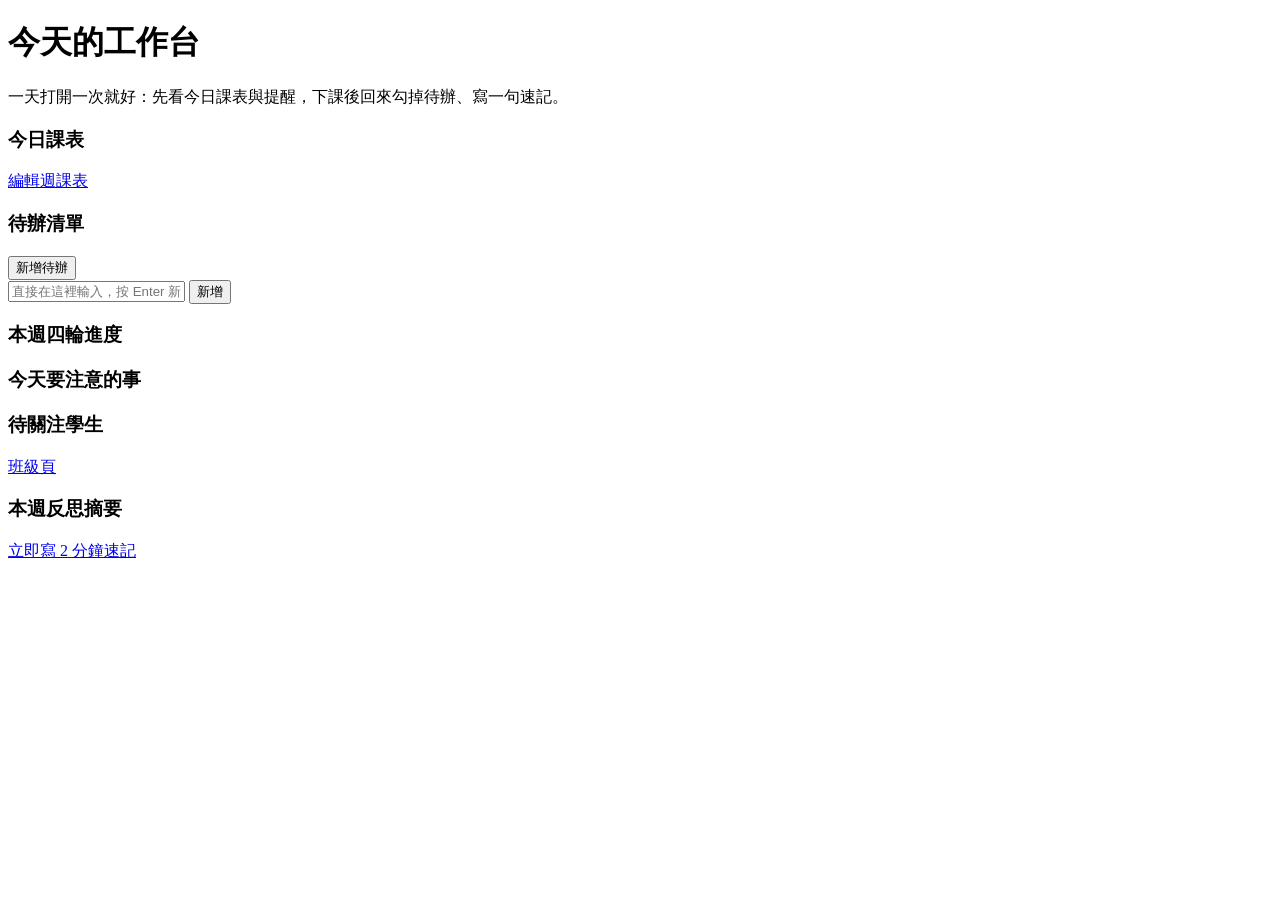
==== index.html @ 026f1ed5 "更新 index.html via EZPage" ====
<!DOCTYPE html>
<html lang="zh-Hant-TW">
<head>
<meta charset="utf-8">
<meta name="viewport" content="width=device-width, initial-scale=1">
<title>儀表板 · 新手老師成長儀表板</title>
<meta name="description" content="國小自然科任教師的每日工作台：今日課表、待辦、提醒、待關注學生與本週反思。">
<link rel="icon" href="assets/favicon.svg" type="image/svg+xml">
<link rel="preconnect" href="https://fonts.googleapis.com">
<link rel="preconnect" href="https://fonts.gstatic.com" crossorigin>
<link href="https://fonts.googleapis.com/css2?family=Noto+Sans+TC:wght@400;500;700&amp;family=Inter:wght@400;600;700&amp;display=swap" rel="stylesheet">
<link rel="stylesheet" href="assets/css/style.css">
</head>
<body>

<!-- 側邊欄與頂部列由 ui.js 的 renderShell() 自動插入，
     這個 #layout 裡面寫的內容會被包進主內容區 -->
<div id="layout" class="layout">

  <div class="page-head">
    <h1>今天的工作台</h1>
    <p class="page-desc">一天打開一次就好：先看今日課表與提醒，下課後回來勾掉待辦、寫一句速記。</p>
  </div>

  <div class="grid grid-sidebar-right">

    <!-- 左欄 -->
    <div class="stack">

      <section class="card" aria-labelledby="h-today">
        <div class="card-head">
          <span class="card-icon" id="icon-clock"></span>
          <h3 id="h-today">今日課表</h3>
          <a class="btn btn-sm" href="settings.html#timetable">編輯週課表</a>
        </div>
        <div id="todayPeriods"></div>
      </section>

      <section class="card" aria-labelledby="h-todos">
        <div class="card-head">
          <span class="card-icon" id="icon-check"></span>
          <h3 id="h-todos">待辦清單</h3>
          <button class="btn btn-primary btn-sm" id="addTodoBtn" type="button">新增待辦</button>
        </div>
        <div class="tabs mb-4" id="todoTabs" role="tablist"></div>
        <form id="inlineTodoForm" class="row mb-3">
          <input type="text" id="inlineTodoText" class="grow" placeholder="直接在這裡輸入，按 Enter 新增到目前分頁" aria-label="新增待辦">
          <button class="btn" type="submit">新增</button>
        </form>
        <div id="todoList"></div>
      </section>

      <section class="card" aria-labelledby="h-wheels">
        <div class="card-head">
          <span class="card-icon" id="icon-target"></span>
          <h3 id="h-wheels">本週四輪進度</h3>
        </div>
        <div class="ring-grid" id="wheels"></div>
        <p class="small muted mt-3 mb-0" id="wheelsNote"></p>
      </section>

    </div>

    <!-- 右欄 -->
    <div class="stack">

      <section class="card" aria-labelledby="h-alerts">
        <div class="card-head">
          <span class="card-icon" id="icon-alert"></span>
          <h3 id="h-alerts">今天要注意的事</h3>
        </div>
        <div class="stack" id="alertList" style="gap:10px"></div>
      </section>

      <section class="card" aria-labelledby="h-flagged">
        <div class="card-head">
          <span class="card-icon" id="icon-users"></span>
          <h3 id="h-flagged">待關注學生</h3>
          <a class="btn btn-sm" href="classes.html">班級頁</a>
        </div>
        <div id="flaggedList"></div>
      </section>

      <section class="card" aria-labelledby="h-reflect">
        <div class="card-head">
          <span class="card-icon" id="icon-loop"></span>
          <h3 id="h-reflect">本週反思摘要</h3>
        </div>
        <div id="reflectSummary"></div>
        <a class="btn btn-primary btn-block mt-4" href="reflect.html#quick">立即寫 2 分鐘速記</a>
      </section>

    </div>
  </div>
</div>

<script src="assets/js/store.js"></script>
<script src="assets/js/ui.js"></script>
<script src="assets/js/dashboard.js"></script>
</body>
</html>
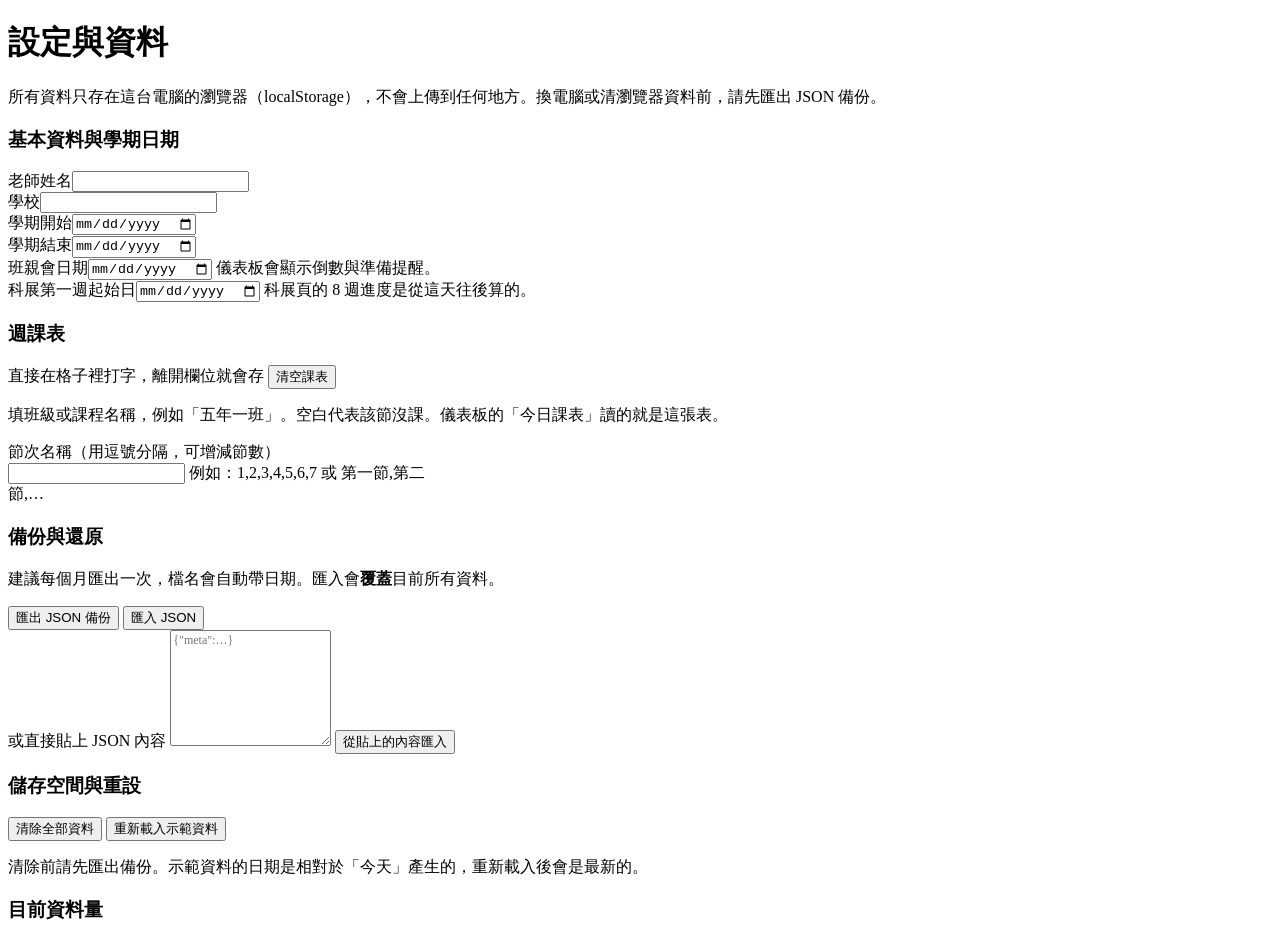
==== commit cdfddb21: "更新 index.html via EZPage" ====
--- a/index.html
+++ b/index.html
@@ -3,99 +3,107 @@
 <head>
 <meta charset="utf-8">
 <meta name="viewport" content="width=device-width, initial-scale=1">
-<title>儀表板 · 新手老師成長儀表板</title>
-<meta name="description" content="國小自然科任教師的每日工作台：今日課表、待辦、提醒、待關注學生與本週反思。">
+<title>設定與資料 · 新手老師成長儀表板</title>
 <link rel="icon" href="assets/favicon.svg" type="image/svg+xml">
-<link rel="preconnect" href="https://fonts.googleapis.com">
-<link rel="preconnect" href="https://fonts.gstatic.com" crossorigin>
 <link href="https://fonts.googleapis.com/css2?family=Noto+Sans+TC:wght@400;500;700&amp;family=Inter:wght@400;600;700&amp;display=swap" rel="stylesheet">
 <link rel="stylesheet" href="assets/css/style.css">
 </head>
 <body>
-
-<!-- 側邊欄與頂部列由 ui.js 的 renderShell() 自動插入，
-     這個 #layout 裡面寫的內容會被包進主內容區 -->
 <div id="layout" class="layout">
 
   <div class="page-head">
-    <h1>今天的工作台</h1>
-    <p class="page-desc">一天打開一次就好：先看今日課表與提醒，下課後回來勾掉待辦、寫一句速記。</p>
+    <h1>設定與資料</h1>
+    <p class="page-desc">所有資料只存在這台電腦的瀏覽器（localStorage），不會上傳到任何地方。換電腦或清瀏覽器資料前，請先匯出 JSON 備份。</p>
   </div>
 
-  <div class="grid grid-sidebar-right">
+  <section class="card mb-4" id="semester" aria-labelledby="h-basic">
+    <div class="card-head">
+      <span class="card-icon" id="icon-cog"></span>
+      <h3 id="h-basic">基本資料與學期日期</h3>
+    </div>
+    <div class="field-row">
+      <div class="field"><label for="stName">老師姓名</label><input type="text" id="stName" data-k="teacherName"></div>
+      <div class="field"><label for="stSchool">學校</label><input type="text" id="stSchool" data-k="school"></div>
+    </div>
+    <div class="field-row">
+      <div class="field"><label for="stStart">學期開始</label><input type="date" id="stStart" data-k="semesterStart"></div>
+      <div class="field"><label for="stEnd">學期結束</label><input type="date" id="stEnd" data-k="semesterEnd"></div>
+    </div>
+    <div class="field-row mb-0">
+      <div class="field">
+        <label for="stPm">班親會日期</label><input type="date" id="stPm" data-k="parentMeetingDate">
+        <span class="field-hint">儀表板會顯示倒數與準備提醒。</span>
+      </div>
+      <div class="field">
+        <label for="stSf">科展第一週起始日</label><input type="date" id="stSf" data-k="sciFairStart">
+        <span class="field-hint">科展頁的 8 週進度是從這天往後算的。</span>
+      </div>
+    </div>
+    <div id="semesterInfo" class="mt-3"></div>
+  </section>
 
-    <!-- 左欄 -->
-    <div class="stack">
+  <section class="card mb-4" id="timetable" aria-labelledby="h-tt">
+    <div class="card-head">
+      <span class="card-icon" id="icon-calendar"></span>
+      <h3 id="h-tt">週課表</h3>
+      <span class="small muted hide-sm">直接在格子裡打字，離開欄位就會存</span>
+      <button class="btn btn-ghost btn-sm" id="clearTtBtn" type="button">清空課表</button>
+    </div>
+    <p class="small muted">填班級或課程名稱，例如「五年一班」。空白代表該節沒課。儀表板的「今日課表」讀的就是這張表。</p>
+    <div class="table-wrap"><div id="ttGrid"></div></div>
+    <div class="field mt-4 mb-0" style="max-width:420px">
+      <label for="ttPeriods">節次名稱（用逗號分隔，可增減節數）</label>
+      <input type="text" id="ttPeriods">
+      <span class="field-hint">例如：1,2,3,4,5,6,7 或 第一節,第二節,…</span>
+    </div>
+  </section>
 
-      <section class="card" aria-labelledby="h-today">
-        <div class="card-head">
-          <span class="card-icon" id="icon-clock"></span>
-          <h3 id="h-today">今日課表</h3>
-          <a class="btn btn-sm" href="settings.html#timetable">編輯週課表</a>
-        </div>
-        <div id="todayPeriods"></div>
-      </section>
+  <div class="grid grid-2 mb-4">
+    <section class="card" aria-labelledby="h-backup">
+      <div class="card-head">
+        <span class="card-icon" id="icon-download"></span>
+        <h3 id="h-backup">備份與還原</h3>
+      </div>
+      <p class="small muted">建議每個月匯出一次，檔名會自動帶日期。匯入會<strong>覆蓋</strong>目前所有資料。</p>
+      <div class="row mb-4">
+        <button class="btn btn-primary" id="exportBtn" type="button">匯出 JSON 備份</button>
+        <button class="btn" id="importBtn" type="button">匯入 JSON</button>
+        <input type="file" id="importFile" accept="application/json,.json" hidden>
+      </div>
+      <div class="field mb-0">
+        <label for="pasteArea">或直接貼上 JSON 內容</label>
+        <textarea id="pasteArea" placeholder='{"meta":…}' style="min-height:110px;font-family:var(--font-ui);font-size:12px"></textarea>
+        <button class="btn btn-sm mt-3" id="pasteImportBtn" type="button">從貼上的內容匯入</button>
+      </div>
+    </section>
 
-      <section class="card" aria-labelledby="h-todos">
-        <div class="card-head">
-          <span class="card-icon" id="icon-check"></span>
-          <h3 id="h-todos">待辦清單</h3>
-          <button class="btn btn-primary btn-sm" id="addTodoBtn" type="button">新增待辦</button>
-        </div>
-        <div class="tabs mb-4" id="todoTabs" role="tablist"></div>
-        <form id="inlineTodoForm" class="row mb-3">
-          <input type="text" id="inlineTodoText" class="grow" placeholder="直接在這裡輸入，按 Enter 新增到目前分頁" aria-label="新增待辦">
-          <button class="btn" type="submit">新增</button>
-        </form>
-        <div id="todoList"></div>
-      </section>
+    <section class="card" aria-labelledby="h-storage">
+      <div class="card-head">
+        <span class="card-icon" id="icon-box"></span>
+        <h3 id="h-storage">儲存空間與重設</h3>
+      </div>
+      <div id="usageBox" class="mb-4"></div>
+      <div class="alert alert-warn mb-4" id="warnBox"></div>
+      <div class="row">
+        <button class="btn btn-danger" id="clearBtn" type="button">清除全部資料</button>
+        <button class="btn" id="reseedBtn" type="button">重新載入示範資料</button>
+      </div>
+      <p class="xsmall faint mt-3">清除前請先匯出備份。示範資料的日期是相對於「今天」產生的，重新載入後會是最新的。</p>
+    </section>
+  </div>
 
-      <section class="card" aria-labelledby="h-wheels">
-        <div class="card-head">
-          <span class="card-icon" id="icon-target"></span>
-          <h3 id="h-wheels">本週四輪進度</h3>
-        </div>
-        <div class="ring-grid" id="wheels"></div>
-        <p class="small muted mt-3 mb-0" id="wheelsNote"></p>
-      </section>
+  <section class="card" aria-labelledby="h-counts">
+    <div class="card-head">
+      <span class="card-icon" id="icon-chart"></span>
+      <h3 id="h-counts">目前資料量</h3>
+    </div>
+    <div id="countGrid" class="grid grid-4"></div>
+  </section>
 
-    </div>
-
-    <!-- 右欄 -->
-    <div class="stack">
-
-      <section class="card" aria-labelledby="h-alerts">
-        <div class="card-head">
-          <span class="card-icon" id="icon-alert"></span>
-          <h3 id="h-alerts">今天要注意的事</h3>
-        </div>
-        <div class="stack" id="alertList" style="gap:10px"></div>
-      </section>
-
-      <section class="card" aria-labelledby="h-flagged">
-        <div class="card-head">
-          <span class="card-icon" id="icon-users"></span>
-          <h3 id="h-flagged">待關注學生</h3>
-          <a class="btn btn-sm" href="classes.html">班級頁</a>
-        </div>
-        <div id="flaggedList"></div>
-      </section>
-
-      <section class="card" aria-labelledby="h-reflect">
-        <div class="card-head">
-          <span class="card-icon" id="icon-loop"></span>
-          <h3 id="h-reflect">本週反思摘要</h3>
-        </div>
-        <div id="reflectSummary"></div>
-        <a class="btn btn-primary btn-block mt-4" href="reflect.html#quick">立即寫 2 分鐘速記</a>
-      </section>
-
-    </div>
-  </div>
 </div>
 
 <script src="assets/js/store.js"></script>
 <script src="assets/js/ui.js"></script>
-<script src="assets/js/dashboard.js"></script>
+<script src="assets/js/settings.js"></script>
 </body>
 </html>
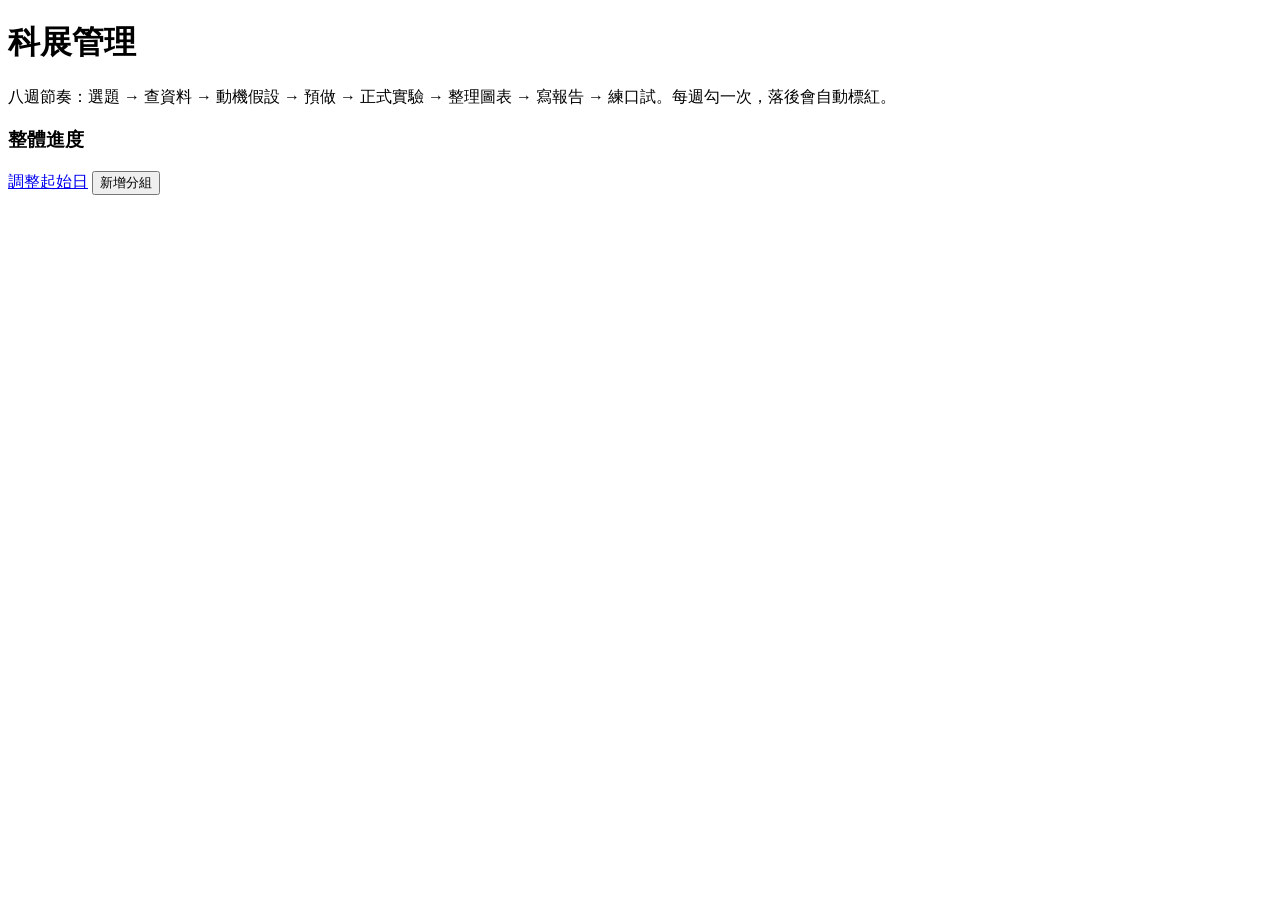
==== commit 54742c9f: "更新 index.html via EZPage" ====
--- a/index.html
+++ b/index.html
@@ -3,7 +3,7 @@
 <head>
 <meta charset="utf-8">
 <meta name="viewport" content="width=device-width, initial-scale=1">
-<title>設定與資料 · 新手老師成長儀表板</title>
+<title>科展管理 · 新手老師成長儀表板</title>
 <link rel="icon" href="assets/favicon.svg" type="image/svg+xml">
 <link href="https://fonts.googleapis.com/css2?family=Noto+Sans+TC:wght@400;500;700&amp;family=Inter:wght@400;600;700&amp;display=swap" rel="stylesheet">
 <link rel="stylesheet" href="assets/css/style.css">
@@ -12,98 +12,26 @@
 <div id="layout" class="layout">
 
   <div class="page-head">
-    <h1>設定與資料</h1>
-    <p class="page-desc">所有資料只存在這台電腦的瀏覽器（localStorage），不會上傳到任何地方。換電腦或清瀏覽器資料前，請先匯出 JSON 備份。</p>
+    <h1>科展管理</h1>
+    <p class="page-desc">八週節奏：選題 → 查資料 → 動機假設 → 預做 → 正式實驗 → 整理圖表 → 寫報告 → 練口試。每週勾一次，落後會自動標紅。</p>
   </div>
 
-  <section class="card mb-4" id="semester" aria-labelledby="h-basic">
+  <section class="card mb-4" aria-labelledby="h-overview">
     <div class="card-head">
-      <span class="card-icon" id="icon-cog"></span>
-      <h3 id="h-basic">基本資料與學期日期</h3>
+      <span class="card-icon" id="icon-flask"></span>
+      <h3 id="h-overview">整體進度</h3>
+      <a class="btn btn-sm" href="settings.html#semester">調整起始日</a>
+      <button class="btn btn-primary btn-sm" id="newGroupBtn" type="button">新增分組</button>
     </div>
-    <div class="field-row">
-      <div class="field"><label for="stName">老師姓名</label><input type="text" id="stName" data-k="teacherName"></div>
-      <div class="field"><label for="stSchool">學校</label><input type="text" id="stSchool" data-k="school"></div>
-    </div>
-    <div class="field-row">
-      <div class="field"><label for="stStart">學期開始</label><input type="date" id="stStart" data-k="semesterStart"></div>
-      <div class="field"><label for="stEnd">學期結束</label><input type="date" id="stEnd" data-k="semesterEnd"></div>
-    </div>
-    <div class="field-row mb-0">
-      <div class="field">
-        <label for="stPm">班親會日期</label><input type="date" id="stPm" data-k="parentMeetingDate">
-        <span class="field-hint">儀表板會顯示倒數與準備提醒。</span>
-      </div>
-      <div class="field">
-        <label for="stSf">科展第一週起始日</label><input type="date" id="stSf" data-k="sciFairStart">
-        <span class="field-hint">科展頁的 8 週進度是從這天往後算的。</span>
-      </div>
-    </div>
-    <div id="semesterInfo" class="mt-3"></div>
+    <div id="overview"></div>
   </section>
 
-  <section class="card mb-4" id="timetable" aria-labelledby="h-tt">
-    <div class="card-head">
-      <span class="card-icon" id="icon-calendar"></span>
-      <h3 id="h-tt">週課表</h3>
-      <span class="small muted hide-sm">直接在格子裡打字，離開欄位就會存</span>
-      <button class="btn btn-ghost btn-sm" id="clearTtBtn" type="button">清空課表</button>
-    </div>
-    <p class="small muted">填班級或課程名稱，例如「五年一班」。空白代表該節沒課。儀表板的「今日課表」讀的就是這張表。</p>
-    <div class="table-wrap"><div id="ttGrid"></div></div>
-    <div class="field mt-4 mb-0" style="max-width:420px">
-      <label for="ttPeriods">節次名稱（用逗號分隔，可增減節數）</label>
-      <input type="text" id="ttPeriods">
-      <span class="field-hint">例如：1,2,3,4,5,6,7 或 第一節,第二節,…</span>
-    </div>
-  </section>
-
-  <div class="grid grid-2 mb-4">
-    <section class="card" aria-labelledby="h-backup">
-      <div class="card-head">
-        <span class="card-icon" id="icon-download"></span>
-        <h3 id="h-backup">備份與還原</h3>
-      </div>
-      <p class="small muted">建議每個月匯出一次，檔名會自動帶日期。匯入會<strong>覆蓋</strong>目前所有資料。</p>
-      <div class="row mb-4">
-        <button class="btn btn-primary" id="exportBtn" type="button">匯出 JSON 備份</button>
-        <button class="btn" id="importBtn" type="button">匯入 JSON</button>
-        <input type="file" id="importFile" accept="application/json,.json" hidden>
-      </div>
-      <div class="field mb-0">
-        <label for="pasteArea">或直接貼上 JSON 內容</label>
-        <textarea id="pasteArea" placeholder='{"meta":…}' style="min-height:110px;font-family:var(--font-ui);font-size:12px"></textarea>
-        <button class="btn btn-sm mt-3" id="pasteImportBtn" type="button">從貼上的內容匯入</button>
-      </div>
-    </section>
-
-    <section class="card" aria-labelledby="h-storage">
-      <div class="card-head">
-        <span class="card-icon" id="icon-box"></span>
-        <h3 id="h-storage">儲存空間與重設</h3>
-      </div>
-      <div id="usageBox" class="mb-4"></div>
-      <div class="alert alert-warn mb-4" id="warnBox"></div>
-      <div class="row">
-        <button class="btn btn-danger" id="clearBtn" type="button">清除全部資料</button>
-        <button class="btn" id="reseedBtn" type="button">重新載入示範資料</button>
-      </div>
-      <p class="xsmall faint mt-3">清除前請先匯出備份。示範資料的日期是相對於「今天」產生的，重新載入後會是最新的。</p>
-    </section>
-  </div>
-
-  <section class="card" aria-labelledby="h-counts">
-    <div class="card-head">
-      <span class="card-icon" id="icon-chart"></span>
-      <h3 id="h-counts">目前資料量</h3>
-    </div>
-    <div id="countGrid" class="grid grid-4"></div>
-  </section>
+  <div id="groupList" class="stack"></div>
 
 </div>
 
 <script src="assets/js/store.js"></script>
 <script src="assets/js/ui.js"></script>
-<script src="assets/js/settings.js"></script>
+<script src="assets/js/scifair.js"></script>
 </body>
 </html>
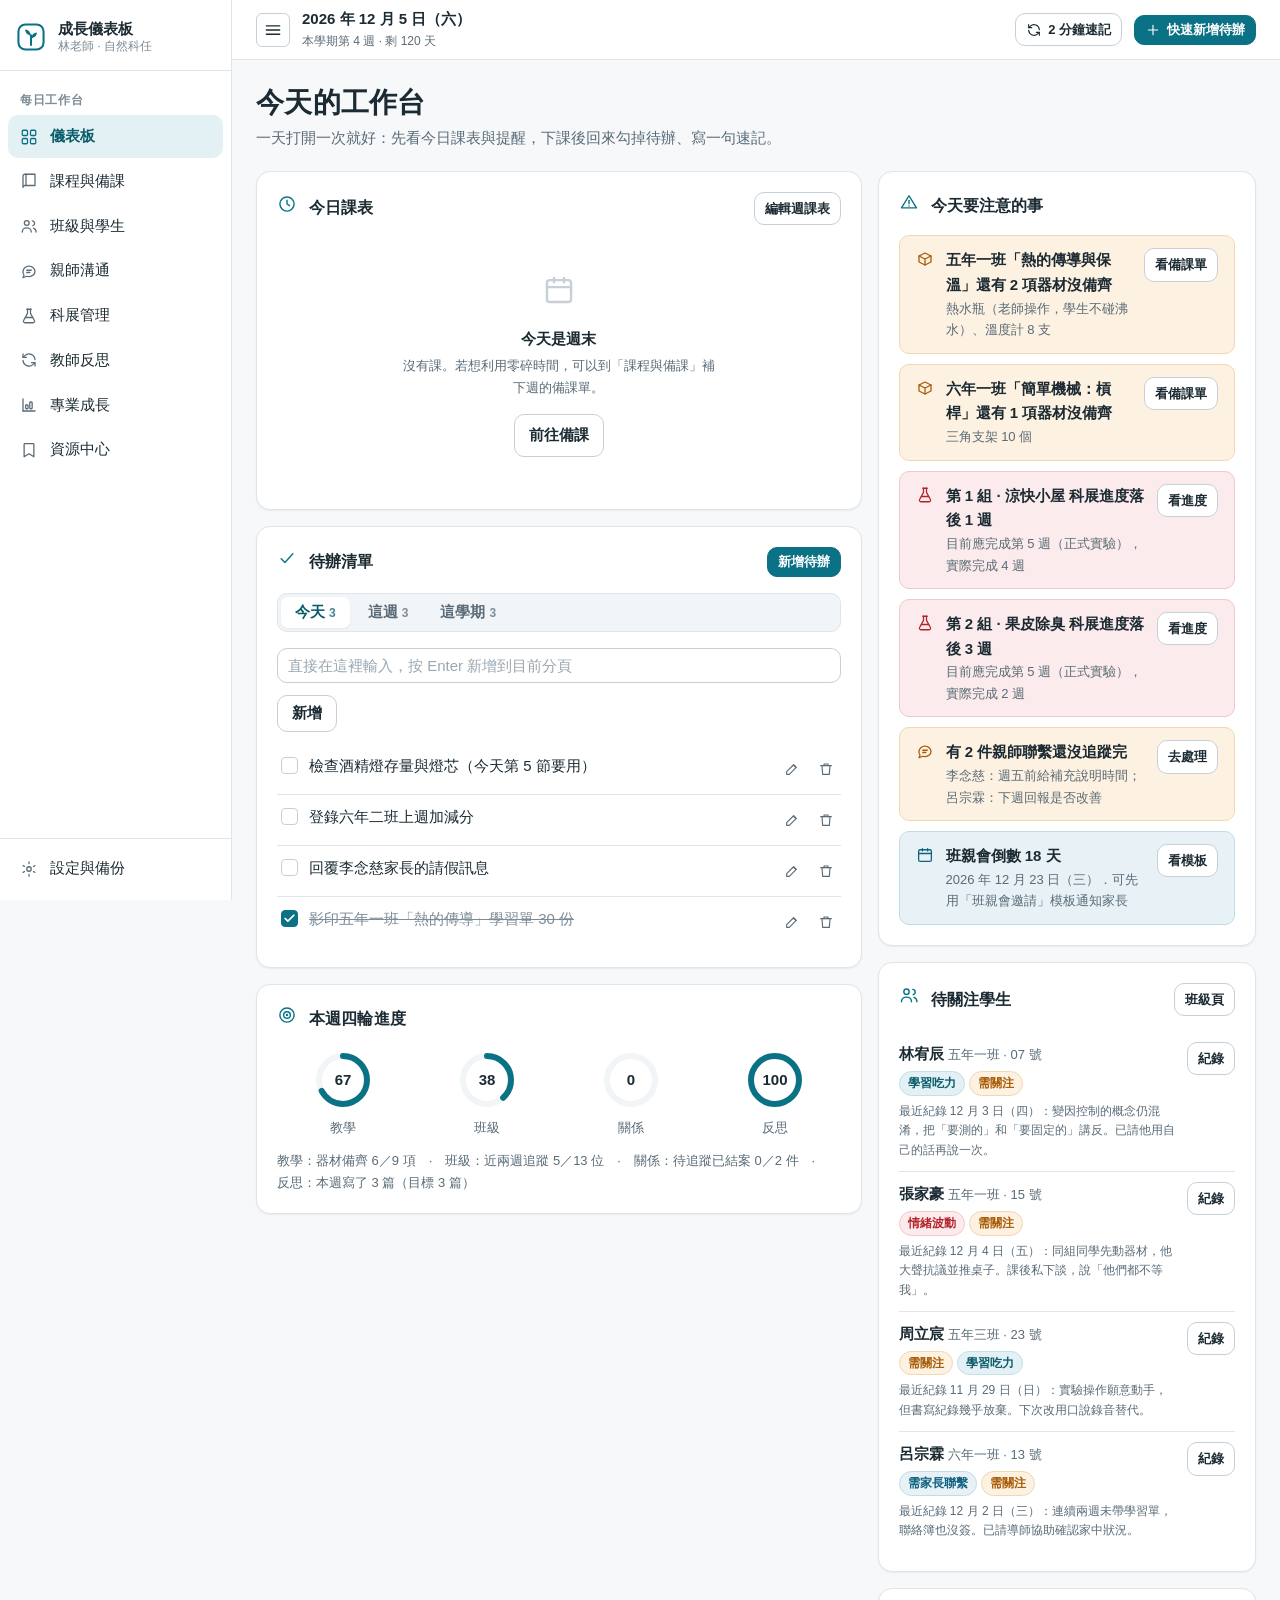
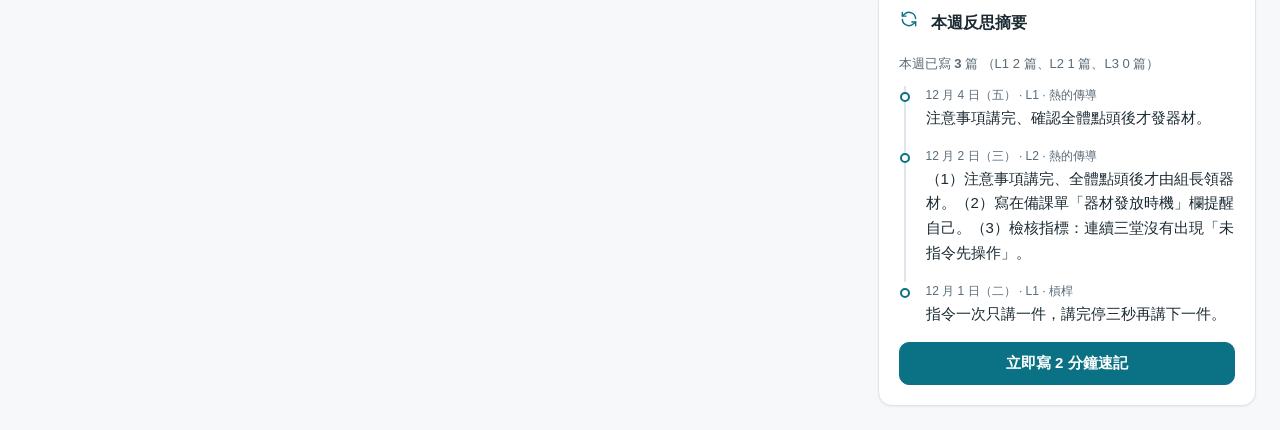
==== commit fe6d8104: "Add files via upload" ====
--- a/index.html
+++ b/index.html
@@ -3,35 +3,99 @@
 <head>
 <meta charset="utf-8">
 <meta name="viewport" content="width=device-width, initial-scale=1">
-<title>科展管理 · 新手老師成長儀表板</title>
+<title>儀表板 · 新手老師成長儀表板</title>
+<meta name="description" content="國小自然科任教師的每日工作台：今日課表、待辦、提醒、待關注學生與本週反思。">
 <link rel="icon" href="assets/favicon.svg" type="image/svg+xml">
+<link rel="preconnect" href="https://fonts.googleapis.com">
+<link rel="preconnect" href="https://fonts.gstatic.com" crossorigin>
 <link href="https://fonts.googleapis.com/css2?family=Noto+Sans+TC:wght@400;500;700&amp;family=Inter:wght@400;600;700&amp;display=swap" rel="stylesheet">
 <link rel="stylesheet" href="assets/css/style.css">
 </head>
 <body>
+
+<!-- 側邊欄與頂部列由 ui.js 的 renderShell() 自動插入，
+     這個 #layout 裡面寫的內容會被包進主內容區 -->
 <div id="layout" class="layout">
 
   <div class="page-head">
-    <h1>科展管理</h1>
-    <p class="page-desc">八週節奏：選題 → 查資料 → 動機假設 → 預做 → 正式實驗 → 整理圖表 → 寫報告 → 練口試。每週勾一次，落後會自動標紅。</p>
+    <h1>今天的工作台</h1>
+    <p class="page-desc">一天打開一次就好：先看今日課表與提醒，下課後回來勾掉待辦、寫一句速記。</p>
   </div>
 
-  <section class="card mb-4" aria-labelledby="h-overview">
-    <div class="card-head">
-      <span class="card-icon" id="icon-flask"></span>
-      <h3 id="h-overview">整體進度</h3>
-      <a class="btn btn-sm" href="settings.html#semester">調整起始日</a>
-      <button class="btn btn-primary btn-sm" id="newGroupBtn" type="button">新增分組</button>
+  <div class="grid grid-sidebar-right">
+
+    <!-- 左欄 -->
+    <div class="stack">
+
+      <section class="card" aria-labelledby="h-today">
+        <div class="card-head">
+          <span class="card-icon" id="icon-clock"></span>
+          <h3 id="h-today">今日課表</h3>
+          <a class="btn btn-sm" href="settings.html#timetable">編輯週課表</a>
+        </div>
+        <div id="todayPeriods"></div>
+      </section>
+
+      <section class="card" aria-labelledby="h-todos">
+        <div class="card-head">
+          <span class="card-icon" id="icon-check"></span>
+          <h3 id="h-todos">待辦清單</h3>
+          <button class="btn btn-primary btn-sm" id="addTodoBtn" type="button">新增待辦</button>
+        </div>
+        <div class="tabs mb-4" id="todoTabs" role="tablist"></div>
+        <form id="inlineTodoForm" class="row mb-3">
+          <input type="text" id="inlineTodoText" class="grow" placeholder="直接在這裡輸入，按 Enter 新增到目前分頁" aria-label="新增待辦">
+          <button class="btn" type="submit">新增</button>
+        </form>
+        <div id="todoList"></div>
+      </section>
+
+      <section class="card" aria-labelledby="h-wheels">
+        <div class="card-head">
+          <span class="card-icon" id="icon-target"></span>
+          <h3 id="h-wheels">本週四輪進度</h3>
+        </div>
+        <div class="ring-grid" id="wheels"></div>
+        <p class="small muted mt-3 mb-0" id="wheelsNote"></p>
+      </section>
+
     </div>
-    <div id="overview"></div>
-  </section>
 
-  <div id="groupList" class="stack"></div>
+    <!-- 右欄 -->
+    <div class="stack">
 
+      <section class="card" aria-labelledby="h-alerts">
+        <div class="card-head">
+          <span class="card-icon" id="icon-alert"></span>
+          <h3 id="h-alerts">今天要注意的事</h3>
+        </div>
+        <div class="stack" id="alertList" style="gap:10px"></div>
+      </section>
+
+      <section class="card" aria-labelledby="h-flagged">
+        <div class="card-head">
+          <span class="card-icon" id="icon-users"></span>
+          <h3 id="h-flagged">待關注學生</h3>
+          <a class="btn btn-sm" href="classes.html">班級頁</a>
+        </div>
+        <div id="flaggedList"></div>
+      </section>
+
+      <section class="card" aria-labelledby="h-reflect">
+        <div class="card-head">
+          <span class="card-icon" id="icon-loop"></span>
+          <h3 id="h-reflect">本週反思摘要</h3>
+        </div>
+        <div id="reflectSummary"></div>
+        <a class="btn btn-primary btn-block mt-4" href="reflect.html#quick">立即寫 2 分鐘速記</a>
+      </section>
+
+    </div>
+  </div>
 </div>
 
 <script src="assets/js/store.js"></script>
 <script src="assets/js/ui.js"></script>
-<script src="assets/js/scifair.js"></script>
+<script src="assets/js/dashboard.js"></script>
 </body>
 </html>
--- a/assets/css/style.css
+++ b/assets/css/style.css
@@ -0,0 +1,694 @@
+/* ==========================================================================
+   新手老師成長儀表板 — 共用樣式表
+   --------------------------------------------------------------------------
+   結構順序：
+     1. 設計變數（顏色、字級、間距、圓角）  ← 想改顏色只要改這一段
+     2. 基礎重設與排版
+     3. 版面骨架（側邊欄 / 主內容 / 頂部列）
+     4. 元件（卡片、按鈕、表單、表格、標籤、分頁、清單、模組視窗…）
+     5. 各頁專屬樣式
+     6. 響應式（平板 / 手機）
+     7. 列印樣式（列印教案用）
+   ========================================================================== */
+
+/* ============================ 1. 設計變數 ============================ */
+:root {
+  /* --- 主色：藍綠色系（想換整站主色，改這三個就好）--- */
+  --c-primary:        #0B7285;   /* 主色（按鈕、連結、重點） */
+  --c-primary-dark:   #095C6B;   /* 主色加深（hover） */
+  --c-primary-tint:   #E4F1F4;   /* 主色淡底（選取狀態、標籤底色） */
+
+  /* --- 輔助色 --- */
+  --c-accent:         #2F9E8F;   /* 次要強調（進度、成功感） */
+  --c-accent-tint:    #E6F5F2;
+
+  /* --- 中性色（底色與文字）--- */
+  --c-bg:             #F6F8FA;   /* 頁面底色（淺灰白） */
+  --c-surface:        #FFFFFF;   /* 卡片底色 */
+  --c-surface-2:      #F1F5F8;   /* 次級底色（表頭、輸入框底） */
+  --c-border:         #DFE5EB;   /* 邊框 */
+  --c-border-strong:  #C6D0D9;
+  --c-text:           #1C2B33;   /* 主要文字 */
+  --c-text-muted:     #5A6B77;   /* 次要文字（已確認對比 > 4.5:1） */
+  --c-text-faint:     #7C8B96;   /* 提示文字 */
+
+  /* --- 狀態色 --- */
+  --c-success:        #15803D;
+  --c-success-tint:   #E7F5EC;
+  --c-warn:           #A85B06;
+  --c-warn-tint:      #FDF1E1;
+  --c-danger:         #B4232B;
+  --c-danger-tint:    #FCEBEC;
+  --c-info:           #10627F;
+  --c-info-tint:      #E7F1F6;
+
+  /* --- 字體 --- */
+  --font-sans: "Noto Sans TC", "PingFang TC", "Microsoft JhengHei", sans-serif;
+  --font-ui:   "Inter", "Noto Sans TC", sans-serif;   /* 英數字、數字用 */
+
+  /* --- 字級 --- */
+  --text-xs:   0.75rem;   /* 12px */
+  --text-sm:   0.8125rem; /* 13px */
+  --text-base: 0.9375rem; /* 15px */
+  --text-md:   1rem;      /* 16px */
+  --text-lg:   1.125rem;  /* 18px */
+  --text-xl:   1.375rem;  /* 22px */
+  --text-2xl:  1.75rem;   /* 28px */
+
+  /* --- 間距 --- */
+  --sp-1: 4px;  --sp-2: 8px;  --sp-3: 12px; --sp-4: 16px;
+  --sp-5: 20px; --sp-6: 24px; --sp-8: 32px; --sp-10: 40px;
+
+  /* --- 圓角與陰影 --- */
+  --r-sm: 6px; --r-md: 10px; --r-lg: 14px; --r-pill: 999px;
+  --shadow-sm: 0 1px 2px rgba(20, 40, 55, .06);
+  --shadow-md: 0 2px 8px rgba(20, 40, 55, .07);
+  --shadow-lg: 0 12px 32px rgba(20, 40, 55, .16);
+
+  /* --- 版面尺寸 --- */
+  --sidebar-w: 232px;
+  --topbar-h: 60px;
+}
+
+/* ======================= 2. 基礎重設與排版 ======================= */
+*, *::before, *::after { box-sizing: border-box; }
+
+html { -webkit-text-size-adjust: 100%; }
+
+body {
+  margin: 0;
+  font-family: var(--font-sans);
+  font-size: var(--text-base);
+  line-height: 1.65;
+  color: var(--c-text);
+  background: var(--c-bg);
+  -webkit-font-smoothing: antialiased;
+}
+
+h1, h2, h3, h4 { margin: 0; font-weight: 700; line-height: 1.35; letter-spacing: .01em; }
+h1 { font-size: var(--text-2xl); }
+h2 { font-size: var(--text-xl); }
+h3 { font-size: var(--text-md); }
+h4 { font-size: var(--text-base); }
+p  { margin: 0 0 var(--sp-3); }
+p:last-child { margin-bottom: 0; }
+
+a { color: var(--c-primary); text-decoration: none; }
+a:hover { color: var(--c-primary-dark); text-decoration: underline; }
+
+ul, ol { margin: 0; padding-left: 1.25em; }
+
+/* 數字與英文用等寬感字體，表格對齊比較好看 */
+.num, td .num, .stat-value { font-family: var(--font-ui); font-variant-numeric: tabular-nums; }
+
+/* 只給螢幕閱讀器看的文字 */
+.sr-only {
+  position: absolute; width: 1px; height: 1px; padding: 0; margin: -1px;
+  overflow: hidden; clip: rect(0 0 0 0); white-space: nowrap; border: 0;
+}
+
+/* 鍵盤焦點框（無障礙） */
+:focus-visible {
+  outline: 2px solid var(--c-primary);
+  outline-offset: 2px;
+  border-radius: 3px;
+}
+
+/* ======================= 3. 版面骨架 ======================= */
+.layout { display: flex; min-height: 100vh; }
+
+/* --- 左側邊欄 --- */
+.sidebar {
+  width: var(--sidebar-w);
+  flex: 0 0 var(--sidebar-w);
+  background: var(--c-surface);
+  border-right: 1px solid var(--c-border);
+  display: flex;
+  flex-direction: column;
+  position: sticky;
+  top: 0;
+  height: 100vh;
+}
+
+.sidebar-brand {
+  display: flex; align-items: center; gap: var(--sp-3);
+  padding: var(--sp-5) var(--sp-4) var(--sp-4);
+  border-bottom: 1px solid var(--c-border);
+}
+.sidebar-brand .logo-mark { color: var(--c-primary); flex: 0 0 auto; }
+.sidebar-brand-text { min-width: 0; }
+.sidebar-brand-title {
+  font-size: var(--text-base); font-weight: 700; line-height: 1.25;
+  white-space: nowrap; overflow: hidden; text-overflow: ellipsis;
+}
+.sidebar-brand-sub { font-size: var(--text-xs); color: var(--c-text-faint); line-height: 1.3; }
+
+.sidebar-nav { flex: 1 1 auto; overflow-y: auto; padding: var(--sp-3) var(--sp-2); }
+.sidebar-nav-label {
+  font-size: var(--text-xs); color: var(--c-text-faint); font-weight: 600;
+  padding: var(--sp-2) var(--sp-3) var(--sp-1); letter-spacing: .06em;
+}
+.nav-item {
+  display: flex; align-items: center; gap: var(--sp-3);
+  padding: 9px var(--sp-3);
+  border-radius: var(--r-md);
+  color: var(--c-text);
+  font-size: var(--text-base);
+  margin-bottom: 2px;
+}
+.nav-item:hover { background: var(--c-surface-2); text-decoration: none; }
+.nav-item svg { flex: 0 0 18px; color: var(--c-text-muted); }
+.nav-item span { white-space: nowrap; overflow: hidden; text-overflow: ellipsis; }
+.nav-item.is-active { background: var(--c-primary-tint); color: var(--c-primary-dark); font-weight: 600; }
+.nav-item.is-active svg { color: var(--c-primary); }
+
+.sidebar-foot { border-top: 1px solid var(--c-border); padding: var(--sp-2); }
+
+/* --- 主內容區 --- */
+.main { flex: 1 1 auto; min-width: 0; display: flex; flex-direction: column; }
+
+.topbar {
+  height: var(--topbar-h);
+  display: flex; align-items: center; gap: var(--sp-3);
+  padding: 0 var(--sp-6);
+  background: var(--c-surface);
+  border-bottom: 1px solid var(--c-border);
+  position: sticky; top: 0; z-index: 30;
+}
+.topbar-date { font-size: var(--text-base); font-weight: 600; }
+.topbar-sub { font-size: var(--text-xs); color: var(--c-text-muted); }
+.topbar-spacer { flex: 1 1 auto; }
+.menu-toggle { display: none; }
+
+.content { padding: var(--sp-6); max-width: 1240px; width: 100%; }
+
+.page-head { margin-bottom: var(--sp-5); }
+.page-head h1 { margin-bottom: var(--sp-1); }
+.page-head .page-desc { color: var(--c-text-muted); font-size: var(--text-base); max-width: 68ch; }
+
+/* 通用格線 */
+.grid { display: grid; gap: var(--sp-4); }
+.grid-2 { grid-template-columns: repeat(2, minmax(0, 1fr)); }
+.grid-3 { grid-template-columns: repeat(3, minmax(0, 1fr)); }
+.grid-4 { grid-template-columns: repeat(4, minmax(0, 1fr)); }
+.grid-sidebar-right { grid-template-columns: minmax(0, 1.6fr) minmax(0, 1fr); }
+.stack { display: flex; flex-direction: column; gap: var(--sp-4); }
+.row { display: flex; gap: var(--sp-3); align-items: center; flex-wrap: wrap; }
+.row-end { justify-content: flex-end; }
+
+/* ======================= 4. 元件 ======================= */
+
+/* --- 卡片 --- */
+.card {
+  background: var(--c-surface);
+  border: 1px solid var(--c-border);
+  border-radius: var(--r-lg);
+  box-shadow: var(--shadow-sm);
+  padding: var(--sp-5);
+  min-width: 0;
+}
+.card-head {
+  display: flex; align-items: center; gap: var(--sp-3);
+  margin-bottom: var(--sp-4);
+}
+.card-head h3 { flex: 1 1 auto; min-width: 0; }
+.card-head .card-icon { color: var(--c-primary); flex: 0 0 auto; }
+.card-note { font-size: var(--text-sm); color: var(--c-text-muted); }
+.card-tight { padding: var(--sp-4); }
+
+/* --- 統計小卡 --- */
+.stat { display: flex; flex-direction: column; gap: 2px; }
+.stat-label { font-size: var(--text-sm); color: var(--c-text-muted); }
+.stat-value { font-size: var(--text-2xl); font-weight: 700; line-height: 1.2; }
+.stat-hint { font-size: var(--text-xs); color: var(--c-text-faint); }
+
+/* --- 按鈕 --- */
+.btn {
+  display: inline-flex; align-items: center; justify-content: center; gap: 6px;
+  font-family: inherit; font-size: var(--text-base); font-weight: 600;
+  padding: 8px 14px; border-radius: var(--r-md);
+  border: 1px solid var(--c-border-strong);
+  background: var(--c-surface); color: var(--c-text);
+  cursor: pointer; white-space: nowrap;
+  transition: background .15s, border-color .15s, color .15s;
+}
+.btn:hover { background: var(--c-surface-2); text-decoration: none; }
+.btn svg { flex: 0 0 auto; }
+.btn-primary { background: var(--c-primary); border-color: var(--c-primary); color: #fff; }
+.btn-primary:hover { background: var(--c-primary-dark); border-color: var(--c-primary-dark); color: #fff; }
+.btn-danger { background: var(--c-surface); border-color: #E4B4B7; color: var(--c-danger); }
+.btn-danger:hover { background: var(--c-danger-tint); }
+.btn-ghost { border-color: transparent; background: transparent; color: var(--c-text-muted); }
+.btn-ghost:hover { background: var(--c-surface-2); color: var(--c-text); }
+.btn-sm { font-size: var(--text-sm); padding: 5px 10px; }
+.btn-icon { padding: 6px; border-radius: var(--r-sm); }
+.btn-block { width: 100%; }
+.btn:disabled { opacity: .5; cursor: not-allowed; }
+
+/* --- 表單 --- */
+.field { display: flex; flex-direction: column; gap: 5px; margin-bottom: var(--sp-4); min-width: 0; }
+.field > label, .field-label {
+  font-size: var(--text-sm); font-weight: 600; color: var(--c-text);
+}
+.field-hint { font-size: var(--text-xs); color: var(--c-text-faint); }
+input[type=text], input[type=date], input[type=url], input[type=number],
+input[type=time], select, textarea {
+  font-family: inherit; font-size: var(--text-base); color: var(--c-text);
+  padding: 8px 10px;
+  border: 1px solid var(--c-border-strong); border-radius: var(--r-md);
+  background: var(--c-surface); width: 100%; min-width: 0;
+}
+textarea { resize: vertical; min-height: 76px; line-height: 1.6; }
+input:focus, select:focus, textarea:focus {
+  border-color: var(--c-primary); outline: 2px solid var(--c-primary-tint); outline-offset: 0;
+}
+::placeholder { color: #9AA7B1; }
+select { appearance: none; background-image: url("data:image/svg+xml;utf8,<svg xmlns='http://www.w3.org/2000/svg' width='14' height='14' viewBox='0 0 24 24' fill='none' stroke='%235A6B77' stroke-width='2.5' stroke-linecap='round'><path d='M6 9l6 6 6-6'/></svg>");
+  background-repeat: no-repeat; background-position: right 10px center; padding-right: 30px; }
+
+.field-row { display: grid; gap: var(--sp-3); grid-template-columns: repeat(2, minmax(0, 1fr)); }
+.field-row-3 { grid-template-columns: repeat(3, minmax(0, 1fr)); }
+
+/* 勾選盒 */
+.check {
+  display: flex; align-items: flex-start; gap: var(--sp-2);
+  font-size: var(--text-base); cursor: pointer; line-height: 1.55;
+}
+.check input[type=checkbox] {
+  appearance: none; flex: 0 0 17px; width: 17px; height: 17px; margin-top: 3px;
+  border: 1.5px solid var(--c-border-strong); border-radius: 4px; background: #fff; cursor: pointer;
+}
+.check input[type=checkbox]:checked {
+  background: var(--c-primary); border-color: var(--c-primary);
+  background-image: url("data:image/svg+xml;utf8,<svg xmlns='http://www.w3.org/2000/svg' viewBox='0 0 24 24' fill='none' stroke='white' stroke-width='3.2' stroke-linecap='round' stroke-linejoin='round'><path d='M20 6L9 17l-5-5'/></svg>");
+  background-size: 13px; background-repeat: no-repeat; background-position: center;
+}
+.check input[type=checkbox]:checked ~ .check-text { color: var(--c-text-faint); text-decoration: line-through; }
+.check-text { min-width: 0; overflow-wrap: anywhere; }
+.check-plain input[type=checkbox]:checked ~ .check-text { text-decoration: none; color: var(--c-text); }
+
+/* 一組勾選選項（多欄） */
+.check-grid { display: grid; gap: var(--sp-2) var(--sp-4); grid-template-columns: repeat(2, minmax(0,1fr)); }
+
+/* --- 標籤 / 徽章 --- */
+.tag {
+  display: inline-flex; align-items: center; gap: 4px;
+  font-size: var(--text-xs); font-weight: 600; line-height: 1.4;
+  padding: 3px 8px; border-radius: var(--r-pill);
+  background: var(--c-surface-2); color: var(--c-text-muted);
+  border: 1px solid var(--c-border);
+  white-space: nowrap;
+}
+.tag-primary { background: var(--c-primary-tint); color: var(--c-primary-dark); border-color: #C3E0E6; }
+.tag-success { background: var(--c-success-tint); color: var(--c-success); border-color: #C4E6CF; }
+.tag-warn    { background: var(--c-warn-tint);    color: var(--c-warn);    border-color: #F0D8B4; }
+.tag-danger  { background: var(--c-danger-tint);  color: var(--c-danger);  border-color: #EFC9CB; }
+.tag-info    { background: var(--c-info-tint);    color: var(--c-info);    border-color: #C2DCE7; }
+.tag-btn { cursor: pointer; }
+.tag-btn:hover { filter: brightness(.97); }
+
+/* --- 分頁（tabs）--- */
+.tabs {
+  display: flex; gap: var(--sp-1); flex-wrap: wrap;
+  background: var(--c-surface-2); padding: 3px; border-radius: var(--r-md);
+  border: 1px solid var(--c-border);
+}
+.tab {
+  font-family: inherit; font-size: var(--text-base); font-weight: 600;
+  padding: 6px 14px; border: 0; border-radius: 7px;
+  background: transparent; color: var(--c-text-muted); cursor: pointer; white-space: nowrap;
+}
+.tab:hover { color: var(--c-text); }
+.tab.is-active { background: var(--c-surface); color: var(--c-primary-dark); box-shadow: var(--shadow-sm); }
+.tab-badge { font-size: var(--text-xs); color: inherit; opacity: .75; margin-left: 4px; }
+
+/* --- 清單項（待辦、紀錄）--- */
+.list { display: flex; flex-direction: column; }
+.list-item {
+  display: flex; align-items: flex-start; gap: var(--sp-3);
+  padding: 10px 0; border-bottom: 1px solid var(--c-border);
+  min-width: 0;
+}
+.list-item:last-child { border-bottom: 0; }
+.list-item-body { flex: 1 1 auto; min-width: 0; }
+.list-item-title { font-size: var(--text-base); overflow-wrap: anywhere; }
+.list-item-meta { font-size: var(--text-xs); color: var(--c-text-muted); margin-top: 2px; }
+.list-item-actions { display: flex; gap: 4px; flex: 0 0 auto; }
+
+/* --- 表格 --- */
+.table-wrap { overflow-x: auto; border: 1px solid var(--c-border); border-radius: var(--r-md); }
+table.data { width: 100%; border-collapse: collapse; font-size: var(--text-base); }
+table.data th, table.data td {
+  padding: 9px 12px; text-align: left; border-bottom: 1px solid var(--c-border);
+  vertical-align: top;
+}
+table.data th {
+  background: var(--c-surface-2); font-size: var(--text-sm); font-weight: 600;
+  color: var(--c-text-muted); white-space: nowrap;
+}
+table.data tbody tr:last-child td { border-bottom: 0; }
+table.data tbody tr:hover { background: #FAFCFD; }
+table.data td.cell-center, table.data th.cell-center { text-align: center; }
+
+/* --- 空狀態 --- */
+.empty {
+  text-align: center; padding: var(--sp-8) var(--sp-4);
+  color: var(--c-text-muted);
+}
+.empty svg { color: var(--c-border-strong); margin-bottom: var(--sp-3); }
+.empty-title { font-weight: 600; color: var(--c-text); margin-bottom: var(--sp-1); }
+.empty-desc { font-size: var(--text-sm); max-width: 44ch; margin: 0 auto var(--sp-4); }
+.empty-sm { padding: var(--sp-5) var(--sp-3); }
+
+/* --- 進度條 --- */
+.bar { height: 8px; border-radius: var(--r-pill); background: var(--c-surface-2); overflow: hidden; }
+.bar > span { display: block; height: 100%; background: var(--c-primary); border-radius: var(--r-pill); }
+.bar-accent > span { background: var(--c-accent); }
+.bar-warn > span { background: var(--c-warn); }
+.bar-danger > span { background: var(--c-danger); }
+.bar-row { display: flex; flex-direction: column; gap: 5px; }
+.bar-row-head { display: flex; justify-content: space-between; font-size: var(--text-sm); gap: var(--sp-2); }
+.bar-row-head b { font-family: var(--font-ui); font-weight: 600; }
+
+/* --- 環形進度（四輪）--- */
+.ring-grid { display: grid; grid-template-columns: repeat(4, minmax(0,1fr)); gap: var(--sp-3); }
+.ring { display: flex; flex-direction: column; align-items: center; gap: 6px; text-align: center; }
+.ring-svg { width: 62px; height: 62px; }
+.ring-track { stroke: var(--c-surface-2); }
+.ring-fill { stroke: var(--c-primary); stroke-linecap: round; transform: rotate(-90deg); transform-origin: 50% 50%; }
+.ring-text { font-family: var(--font-ui); font-size: 15px; font-weight: 700; fill: var(--c-text); }
+.ring-label { font-size: var(--text-sm); color: var(--c-text-muted); }
+
+/* --- 提醒卡 --- */
+.alert {
+  display: flex; gap: var(--sp-3); align-items: flex-start;
+  padding: var(--sp-3) var(--sp-4); border-radius: var(--r-md);
+  border: 1px solid var(--c-border); background: var(--c-surface-2);
+  font-size: var(--text-base);
+}
+.alert svg { flex: 0 0 auto; margin-top: 2px; }
+.alert-body { min-width: 0; }
+.alert-title { font-weight: 600; }
+.alert-desc { font-size: var(--text-sm); color: var(--c-text-muted); overflow-wrap: anywhere; }
+.alert-warn   { background: var(--c-warn-tint);   border-color: #F0D8B4; }
+.alert-warn svg { color: var(--c-warn); }
+.alert-danger { background: var(--c-danger-tint); border-color: #EFC9CB; }
+.alert-danger svg { color: var(--c-danger); }
+.alert-info   { background: var(--c-info-tint);   border-color: #C2DCE7; }
+.alert-info svg { color: var(--c-info); }
+.alert-success{ background: var(--c-success-tint);border-color: #C4E6CF; }
+.alert-success svg { color: var(--c-success); }
+
+/* --- 時間軸 --- */
+.timeline { list-style: none; padding: 0; margin: 0; }
+.timeline li {
+  position: relative; padding: 0 0 var(--sp-4) var(--sp-5);
+  border-left: 2px solid var(--c-border); margin-left: 5px;
+}
+.timeline li:last-child { padding-bottom: 0; border-left-color: transparent; }
+.timeline li::before {
+  content: ""; position: absolute; left: -6px; top: 6px;
+  width: 10px; height: 10px; border-radius: 50%;
+  background: var(--c-surface); border: 2px solid var(--c-primary);
+}
+.timeline-date { font-family: var(--font-ui); font-size: var(--text-xs); color: var(--c-text-muted); }
+.timeline-body { font-size: var(--text-base); overflow-wrap: anywhere; }
+
+/* --- 模組視窗（Modal）--- */
+.modal-backdrop {
+  position: fixed; inset: 0; background: rgba(18, 34, 44, .45);
+  display: flex; align-items: flex-start; justify-content: center;
+  padding: var(--sp-6) var(--sp-4); z-index: 100; overflow-y: auto;
+}
+.modal-backdrop[hidden] { display: none; }
+.modal {
+  background: var(--c-surface); border-radius: var(--r-lg); box-shadow: var(--shadow-lg);
+  width: 100%; max-width: 620px; margin: auto;
+}
+.modal-wide { max-width: 900px; }
+.modal-head {
+  display: flex; align-items: center; gap: var(--sp-3);
+  padding: var(--sp-4) var(--sp-5); border-bottom: 1px solid var(--c-border);
+}
+.modal-head h3 { flex: 1 1 auto; min-width: 0; }
+.modal-body { padding: var(--sp-5); }
+.modal-foot {
+  display: flex; justify-content: flex-end; gap: var(--sp-2);
+  padding: var(--sp-4) var(--sp-5); border-top: 1px solid var(--c-border);
+  background: var(--c-surface-2); border-radius: 0 0 var(--r-lg) var(--r-lg);
+  flex-wrap: wrap;
+}
+
+/* --- 浮動提示（Toast）--- */
+.toast-wrap {
+  position: fixed; bottom: var(--sp-5); left: 50%; transform: translateX(-50%);
+  display: flex; flex-direction: column; gap: var(--sp-2); z-index: 200; align-items: center;
+  pointer-events: none; width: min(92vw, 420px);
+}
+.toast {
+  background: #14313D; color: #fff; font-size: var(--text-base);
+  padding: 9px 16px; border-radius: var(--r-pill); box-shadow: var(--shadow-md);
+  text-align: center; overflow-wrap: anywhere;
+}
+
+/* --- 折疊區塊 --- */
+details.fold {
+  border: 1px solid var(--c-border); border-radius: var(--r-md);
+  background: var(--c-surface); margin-bottom: var(--sp-3);
+}
+details.fold > summary {
+  cursor: pointer; padding: 10px var(--sp-4); font-weight: 600;
+  list-style: none; display: flex; align-items: center; gap: var(--sp-2);
+}
+details.fold > summary::-webkit-details-marker { display: none; }
+details.fold > summary::after {
+  content: ""; margin-left: auto; width: 8px; height: 8px;
+  border-right: 2px solid var(--c-text-muted); border-bottom: 2px solid var(--c-text-muted);
+  transform: rotate(45deg); transition: transform .15s;
+}
+details.fold[open] > summary::after { transform: rotate(-135deg); }
+details.fold .fold-body { padding: 0 var(--sp-4) var(--sp-4); }
+
+/* --- 分隔線與小工具 --- */
+.divider { height: 1px; background: var(--c-border); margin: var(--sp-4) 0; border: 0; }
+.muted { color: var(--c-text-muted); }
+.faint { color: var(--c-text-faint); }
+.small { font-size: var(--text-sm); }
+.xsmall { font-size: var(--text-xs); }
+.mb-0 { margin-bottom: 0; }
+.mb-2 { margin-bottom: var(--sp-2); }
+.mb-3 { margin-bottom: var(--sp-3); }
+.mb-4 { margin-bottom: var(--sp-4); }
+.mt-3 { margin-top: var(--sp-3); }
+.mt-4 { margin-top: var(--sp-4); }
+.grow { flex: 1 1 auto; min-width: 0; }
+.nowrap { white-space: nowrap; }
+.pre-wrap { white-space: pre-wrap; overflow-wrap: anywhere; }
+
+/* ======================= 5. 各頁專屬 ======================= */
+
+/* --- 週課表 --- */
+.timetable { width: 100%; border-collapse: collapse; font-size: var(--text-sm); }
+.timetable th, .timetable td {
+  border: 1px solid var(--c-border); padding: 6px 8px; text-align: center;
+  min-width: 74px;
+}
+.timetable th { background: var(--c-surface-2); font-weight: 600; color: var(--c-text-muted); }
+.timetable td { background: var(--c-surface); }
+.timetable col.is-today, .timetable th.is-today { background: var(--c-primary-tint); }
+.timetable td.is-today { background: var(--c-primary-tint); font-weight: 600; }
+.timetable input { border: 0; background: transparent; text-align: center; padding: 2px; font-size: var(--text-sm); }
+.timetable input:focus { background: #fff; outline: 2px solid var(--c-primary); }
+
+/* --- 今日課表清單 --- */
+.period-list { display: flex; flex-direction: column; gap: var(--sp-2); }
+.period {
+  display: flex; align-items: center; gap: var(--sp-3);
+  padding: 9px var(--sp-3); border: 1px solid var(--c-border);
+  border-radius: var(--r-md); background: var(--c-surface);
+}
+.period-no {
+  flex: 0 0 30px; height: 30px; border-radius: var(--r-sm);
+  background: var(--c-primary-tint); color: var(--c-primary-dark);
+  display: flex; align-items: center; justify-content: center;
+  font-family: var(--font-ui); font-weight: 700; font-size: var(--text-sm);
+}
+.period-name { flex: 1 1 auto; min-width: 0; overflow-wrap: anywhere; }
+
+/* --- 學生卡 --- */
+.student-grid { display: grid; gap: var(--sp-3); grid-template-columns: repeat(auto-fill, minmax(228px, 1fr)); }
+.student-card {
+  border: 1px solid var(--c-border); border-radius: var(--r-md);
+  padding: var(--sp-3) var(--sp-4); background: var(--c-surface); min-width: 0;
+}
+.student-card.is-flagged { border-color: #E9C6A8; background: #FFFBF5; }
+.student-head { display: flex; align-items: center; gap: var(--sp-2); margin-bottom: 6px; }
+.student-seat {
+  flex: 0 0 auto; font-family: var(--font-ui); font-size: var(--text-xs); font-weight: 700;
+  background: var(--c-surface-2); border-radius: var(--r-sm); padding: 2px 6px; color: var(--c-text-muted);
+}
+.student-name { font-weight: 600; min-width: 0; overflow: hidden; text-overflow: ellipsis; white-space: nowrap; }
+.student-tags { display: flex; gap: 4px; flex-wrap: wrap; margin-bottom: 6px; }
+
+/* --- 科展週進度格 --- */
+.week-grid { display: flex; gap: 5px; flex-wrap: wrap; }
+.week-cell {
+  width: 40px; text-align: center; font-size: var(--text-xs);
+  border: 1px solid var(--c-border); border-radius: var(--r-sm);
+  padding: 4px 2px; cursor: pointer; background: var(--c-surface); color: var(--c-text-muted);
+  font-family: var(--font-ui); user-select: none;
+}
+.week-cell:hover { border-color: var(--c-primary); }
+.week-cell.is-done { background: var(--c-primary); border-color: var(--c-primary); color: #fff; font-weight: 700; }
+.week-cell.is-current { box-shadow: 0 0 0 2px var(--c-primary-tint); }
+.week-cell.is-late { background: var(--c-danger-tint); border-color: #EFC9CB; color: var(--c-danger); }
+.week-legend { display: flex; gap: var(--sp-4); flex-wrap: wrap; font-size: var(--text-xs); color: var(--c-text-muted); }
+.week-legend i { display: inline-block; width: 10px; height: 10px; border-radius: 3px; margin-right: 4px; vertical-align: -1px; }
+
+/* --- 反思四欄對照表 --- */
+.matrix { width: 100%; border-collapse: collapse; font-size: var(--text-sm); }
+.matrix th, .matrix td { border: 1px solid var(--c-border); padding: 6px; vertical-align: top; }
+.matrix th { background: var(--c-surface-2); font-weight: 600; text-align: left; white-space: nowrap; }
+.matrix textarea { min-height: 58px; border: 0; padding: 4px; font-size: var(--text-sm); }
+.matrix textarea:focus { outline: 2px solid var(--c-primary); }
+
+/* --- 反思六格卡 --- */
+.gibbs-grid { display: grid; gap: var(--sp-3); grid-template-columns: repeat(2, minmax(0,1fr)); }
+.gibbs-cell { border: 1px solid var(--c-border); border-radius: var(--r-md); padding: var(--sp-3); background: var(--c-surface-2); }
+.gibbs-cell h4 { display: flex; align-items: center; gap: 6px; margin-bottom: 4px; }
+.gibbs-no {
+  display: inline-flex; align-items: center; justify-content: center;
+  width: 20px; height: 20px; border-radius: 50%;
+  background: var(--c-primary); color: #fff; font-family: var(--font-ui);
+  font-size: var(--text-xs); font-weight: 700; flex: 0 0 auto;
+}
+.gibbs-cell .q { font-size: var(--text-xs); color: var(--c-text-muted); margin-bottom: 6px; }
+.gibbs-cell textarea { background: #fff; }
+
+/* --- 洋蔥五層 --- */
+.onion-step { display: flex; gap: var(--sp-3); margin-bottom: var(--sp-3); }
+.onion-no {
+  flex: 0 0 26px; height: 26px; border-radius: 50%;
+  background: var(--c-primary-tint); color: var(--c-primary-dark);
+  display: flex; align-items: center; justify-content: center;
+  font-family: var(--font-ui); font-weight: 700; font-size: var(--text-sm);
+}
+.onion-body { flex: 1 1 auto; min-width: 0; }
+
+/* --- 自評量表 --- */
+.likert { display: flex; gap: 4px; flex-wrap: wrap; }
+.likert label {
+  display: inline-flex; align-items: center; justify-content: center;
+  width: 32px; height: 32px; border-radius: var(--r-sm);
+  border: 1px solid var(--c-border-strong); background: var(--c-surface);
+  font-family: var(--font-ui); font-size: var(--text-sm); font-weight: 600;
+  color: var(--c-text-muted); cursor: pointer;
+}
+.likert input { position: absolute; opacity: 0; width: 0; height: 0; }
+.likert input:checked + span { background: var(--c-primary); border-color: var(--c-primary); color: #fff; }
+.likert span {
+  display: inline-flex; align-items: center; justify-content: center;
+  width: 32px; height: 32px; border-radius: var(--r-sm);
+  border: 1px solid var(--c-border-strong); background: var(--c-surface);
+  font-family: var(--font-ui); font-size: var(--text-sm); font-weight: 600; color: var(--c-text-muted);
+}
+.likert input:focus-visible + span { outline: 2px solid var(--c-primary); outline-offset: 1px; }
+.likert-item { display: flex; gap: var(--sp-3); align-items: center; justify-content: space-between;
+  padding: 9px 0; border-bottom: 1px solid var(--c-border); flex-wrap: wrap; }
+.likert-item:last-child { border-bottom: 0; }
+.likert-q { flex: 1 1 260px; min-width: 0; font-size: var(--text-base); }
+
+/* --- 模板庫 --- */
+.tpl-grid { display: grid; gap: var(--sp-3); grid-template-columns: repeat(auto-fill, minmax(230px, 1fr)); }
+.tpl-card {
+  border: 1px solid var(--c-border); border-radius: var(--r-md); padding: var(--sp-3) var(--sp-4);
+  background: var(--c-surface); cursor: pointer; text-align: left; font-family: inherit;
+  display: flex; flex-direction: column; gap: 5px; min-width: 0;
+}
+.tpl-card:hover { border-color: var(--c-primary); background: #FBFDFE; }
+.tpl-card.is-active { border-color: var(--c-primary); background: var(--c-primary-tint); }
+.tpl-card h4 { font-size: var(--text-base); }
+.tpl-card p { font-size: var(--text-xs); color: var(--c-text-muted); margin: 0;
+  display: -webkit-box; -webkit-line-clamp: 2; -webkit-box-orient: vertical; overflow: hidden; }
+
+/* --- 資源連結 --- */
+.link-item { display: flex; gap: var(--sp-3); align-items: flex-start; padding: 10px 0;
+  border-bottom: 1px solid var(--c-border); }
+.link-item:last-child { border-bottom: 0; }
+.link-item .link-body { flex: 1 1 auto; min-width: 0; }
+.link-item a { font-weight: 600; overflow-wrap: anywhere; }
+.link-item .link-url { font-size: var(--text-xs); color: var(--c-text-faint); overflow-wrap: anywhere; }
+
+/* --- 儲存用量條 --- */
+.usage { display: flex; flex-direction: column; gap: 6px; }
+
+/* ======================= 6. 響應式 ======================= */
+@media (max-width: 1080px) {
+  .grid-4 { grid-template-columns: repeat(2, minmax(0, 1fr)); }
+  .grid-3 { grid-template-columns: repeat(2, minmax(0, 1fr)); }
+  .grid-sidebar-right { grid-template-columns: minmax(0, 1fr); }
+}
+
+@media (max-width: 860px) {
+  /* 側邊欄改為由上方選單按鈕開合的抽屜 */
+  .layout { display: block; }
+  .sidebar {
+    position: fixed; inset: 0 auto 0 0; z-index: 60;
+    transform: translateX(-100%); transition: transform .22s ease;
+    box-shadow: var(--shadow-lg); width: 260px; flex-basis: 260px;
+  }
+  body.nav-open .sidebar { transform: none; }
+  body.nav-open::after {
+    content: ""; position: fixed; inset: 0; background: rgba(18,34,44,.4); z-index: 50;
+  }
+  .menu-toggle { display: inline-flex; }
+  .topbar { padding: 0 var(--sp-4); }
+  .content { padding: var(--sp-4); }
+}
+
+@media (max-width: 640px) {
+  :root { --text-2xl: 1.5rem; --text-xl: 1.25rem; }
+  .grid-2, .grid-3, .grid-4, .field-row, .field-row-3,
+  .gibbs-grid, .check-grid { grid-template-columns: minmax(0, 1fr); }
+  .ring-grid { grid-template-columns: repeat(2, minmax(0,1fr)); }
+  .card { padding: var(--sp-4); }
+  .student-grid { grid-template-columns: minmax(0, 1fr); }
+  .tpl-grid { grid-template-columns: minmax(0, 1fr); }
+  .topbar-sub { display: none; }
+  .modal-foot { justify-content: stretch; }
+  .modal-foot .btn { flex: 1 1 auto; }
+  .btn { padding: 8px 12px; }
+  /* 手機上把長按鈕文字縮短的輔助類別 */
+  .hide-sm { display: none !important; }
+}
+
+/* --- 列印教案的容器（平常隱藏）--- */
+#printArea { display: none; }
+.print-sheet h1 { font-size: 17pt; margin-bottom: 6px; }
+.print-sheet table.data th { background: #EEF2F5; }
+
+/* ======================= 7. 列印樣式 ======================= */
+@media print {
+  body.print-lesson .layout { display: none !important; }
+  body.print-lesson #printArea { display: block !important; }
+  :root { --c-bg: #fff; }
+  body { background: #fff; font-size: 11.5pt; }
+  .sidebar, .topbar, .no-print, .toast-wrap, .modal-backdrop { display: none !important; }
+  .layout { display: block; }
+  .content { padding: 0; max-width: none; }
+  .card { box-shadow: none; border: 1px solid #999; break-inside: avoid; page-break-inside: avoid; }
+  .print-only { display: block !important; }
+  a { color: #000; text-decoration: none; }
+}
+.print-only { display: none; }
+
+/* --- 儲存空間不可用時的提示條（隱私模式／嵌入式預覽） --- */
+.storage-notice {
+  display: flex; align-items: flex-start; gap: 8px;
+  padding: 10px 14px; margin-bottom: var(--sp-5);
+  background: var(--c-warn-tint); border: 1px solid #F0D9B4;
+  border-radius: var(--r-md);
+  font-size: var(--text-sm); line-height: 1.55; color: #6B3D06;
+}
+.storage-notice svg { flex: 0 0 auto; margin-top: 2px; color: var(--c-warn); }
+.storage-notice strong { font-weight: 700; }
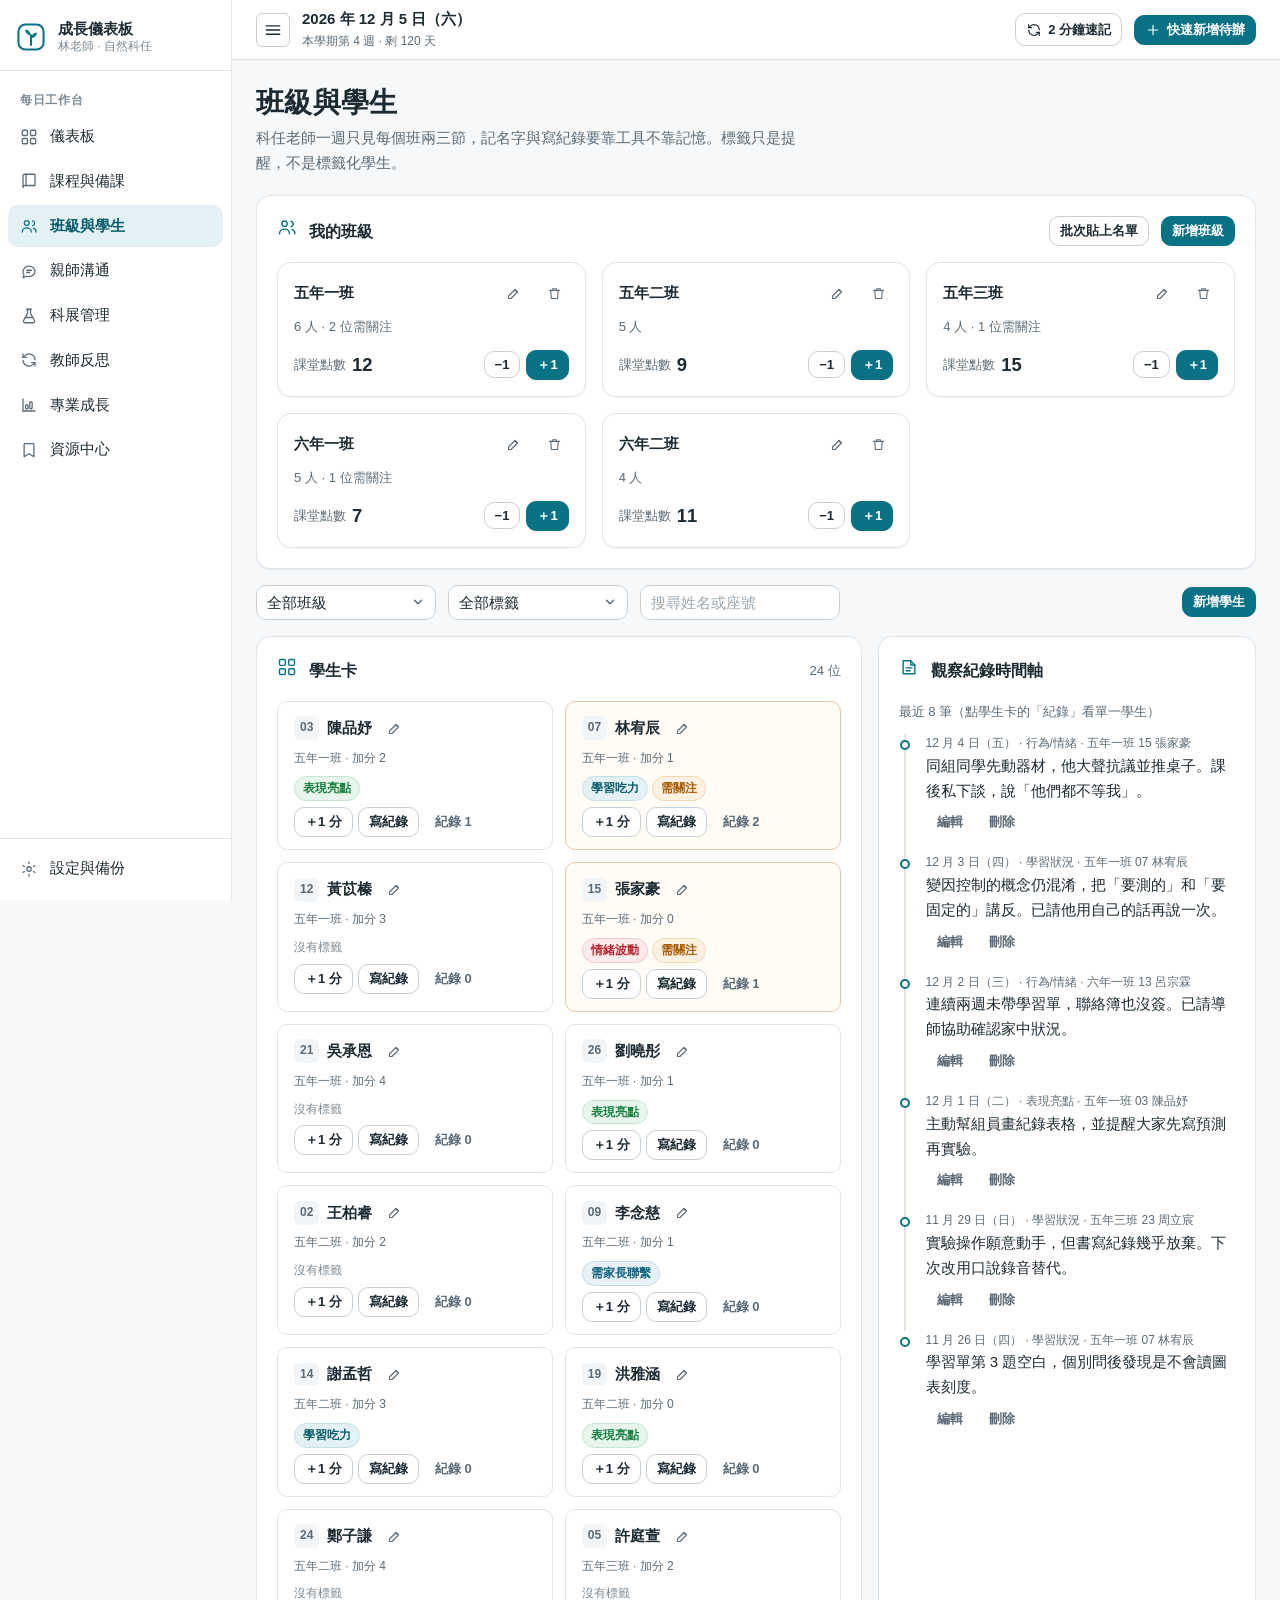
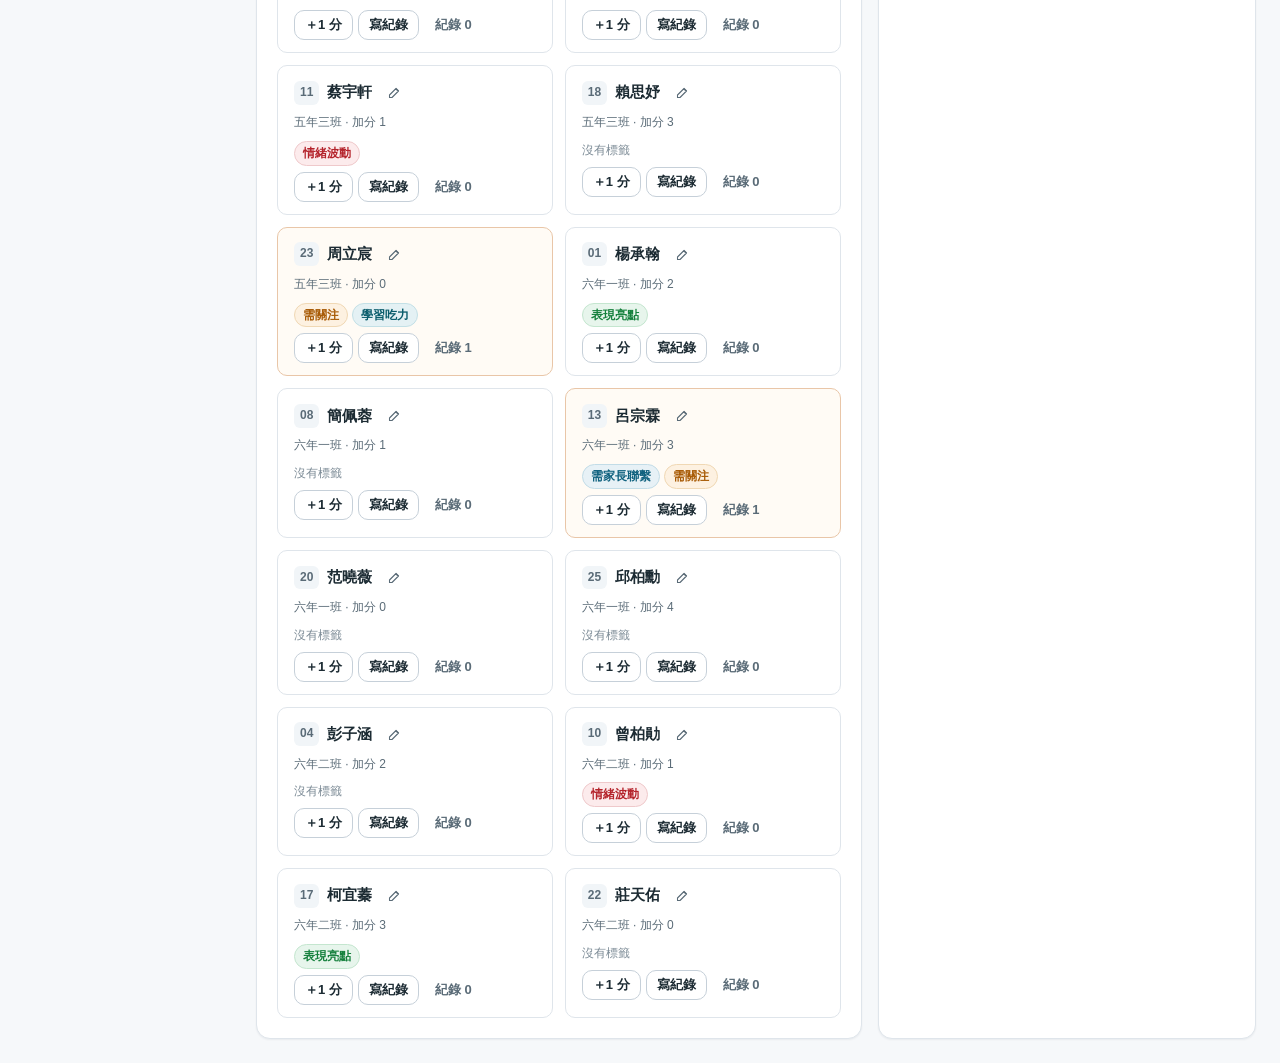
==== commit 694f53b2: "更新 index.html via EZPage" ====
--- a/index.html
+++ b/index.html
@@ -3,99 +3,62 @@
 <head>
 <meta charset="utf-8">
 <meta name="viewport" content="width=device-width, initial-scale=1">
-<title>儀表板 · 新手老師成長儀表板</title>
-<meta name="description" content="國小自然科任教師的每日工作台：今日課表、待辦、提醒、待關注學生與本週反思。">
+<title>班級與學生 · 新手老師成長儀表板</title>
 <link rel="icon" href="assets/favicon.svg" type="image/svg+xml">
-<link rel="preconnect" href="https://fonts.googleapis.com">
-<link rel="preconnect" href="https://fonts.gstatic.com" crossorigin>
 <link href="https://fonts.googleapis.com/css2?family=Noto+Sans+TC:wght@400;500;700&amp;family=Inter:wght@400;600;700&amp;display=swap" rel="stylesheet">
 <link rel="stylesheet" href="assets/css/style.css">
 </head>
 <body>
-
-<!-- 側邊欄與頂部列由 ui.js 的 renderShell() 自動插入，
-     這個 #layout 裡面寫的內容會被包進主內容區 -->
 <div id="layout" class="layout">
 
   <div class="page-head">
-    <h1>今天的工作台</h1>
-    <p class="page-desc">一天打開一次就好：先看今日課表與提醒，下課後回來勾掉待辦、寫一句速記。</p>
+    <h1>班級與學生</h1>
+    <p class="page-desc">科任老師一週只見每個班兩三節，記名字與寫紀錄要靠工具不靠記憶。標籤只是提醒，不是標籤化學生。</p>
+  </div>
+
+  <!-- 班級一覽 + 課堂點數 -->
+  <section class="card mb-4" aria-labelledby="h-classes">
+    <div class="card-head">
+      <span class="card-icon" id="icon-users"></span>
+      <h3 id="h-classes">我的班級</h3>
+      <button class="btn btn-sm" id="pasteBtn" type="button">批次貼上名單</button>
+      <button class="btn btn-primary btn-sm" id="newClassBtn" type="button">新增班級</button>
+    </div>
+    <div id="classCards" class="grid grid-3"></div>
+  </section>
+
+  <!-- 篩選列 -->
+  <div class="row mb-4">
+    <select id="filterClass" aria-label="依班級篩選" style="max-width:180px"></select>
+    <select id="filterTag" aria-label="依標籤篩選" style="max-width:180px"></select>
+    <input type="text" id="searchName" placeholder="搜尋姓名或座號" style="max-width:200px" aria-label="搜尋學生">
+    <span class="grow"></span>
+    <button class="btn btn-primary btn-sm" id="newStudentBtn" type="button">新增學生</button>
   </div>
 
   <div class="grid grid-sidebar-right">
+    <section class="card" aria-labelledby="h-students">
+      <div class="card-head">
+        <span class="card-icon" id="icon-grid"></span>
+        <h3 id="h-students">學生卡</h3>
+        <span class="small muted" id="studentCount"></span>
+      </div>
+      <div id="studentGrid" class="student-grid"></div>
+    </section>
 
-    <!-- 左欄 -->
-    <div class="stack">
+    <section class="card" aria-labelledby="h-obs">
+      <div class="card-head">
+        <span class="card-icon" id="icon-note"></span>
+        <h3 id="h-obs">觀察紀錄時間軸</h3>
+      </div>
+      <div id="obsPanel"></div>
+    </section>
+  </div>
 
-      <section class="card" aria-labelledby="h-today">
-        <div class="card-head">
-          <span class="card-icon" id="icon-clock"></span>
-          <h3 id="h-today">今日課表</h3>
-          <a class="btn btn-sm" href="settings.html#timetable">編輯週課表</a>
-        </div>
-        <div id="todayPeriods"></div>
-      </section>
-
-      <section class="card" aria-labelledby="h-todos">
-        <div class="card-head">
-          <span class="card-icon" id="icon-check"></span>
-          <h3 id="h-todos">待辦清單</h3>
-          <button class="btn btn-primary btn-sm" id="addTodoBtn" type="button">新增待辦</button>
-        </div>
-        <div class="tabs mb-4" id="todoTabs" role="tablist"></div>
-        <form id="inlineTodoForm" class="row mb-3">
-          <input type="text" id="inlineTodoText" class="grow" placeholder="直接在這裡輸入，按 Enter 新增到目前分頁" aria-label="新增待辦">
-          <button class="btn" type="submit">新增</button>
-        </form>
-        <div id="todoList"></div>
-      </section>
-
-      <section class="card" aria-labelledby="h-wheels">
-        <div class="card-head">
-          <span class="card-icon" id="icon-target"></span>
-          <h3 id="h-wheels">本週四輪進度</h3>
-        </div>
-        <div class="ring-grid" id="wheels"></div>
-        <p class="small muted mt-3 mb-0" id="wheelsNote"></p>
-      </section>
-
-    </div>
-
-    <!-- 右欄 -->
-    <div class="stack">
-
-      <section class="card" aria-labelledby="h-alerts">
-        <div class="card-head">
-          <span class="card-icon" id="icon-alert"></span>
-          <h3 id="h-alerts">今天要注意的事</h3>
-        </div>
-        <div class="stack" id="alertList" style="gap:10px"></div>
-      </section>
-
-      <section class="card" aria-labelledby="h-flagged">
-        <div class="card-head">
-          <span class="card-icon" id="icon-users"></span>
-          <h3 id="h-flagged">待關注學生</h3>
-          <a class="btn btn-sm" href="classes.html">班級頁</a>
-        </div>
-        <div id="flaggedList"></div>
-      </section>
-
-      <section class="card" aria-labelledby="h-reflect">
-        <div class="card-head">
-          <span class="card-icon" id="icon-loop"></span>
-          <h3 id="h-reflect">本週反思摘要</h3>
-        </div>
-        <div id="reflectSummary"></div>
-        <a class="btn btn-primary btn-block mt-4" href="reflect.html#quick">立即寫 2 分鐘速記</a>
-      </section>
-
-    </div>
-  </div>
 </div>
 
 <script src="assets/js/store.js"></script>
 <script src="assets/js/ui.js"></script>
-<script src="assets/js/dashboard.js"></script>
+<script src="assets/js/classes.js"></script>
 </body>
 </html>
